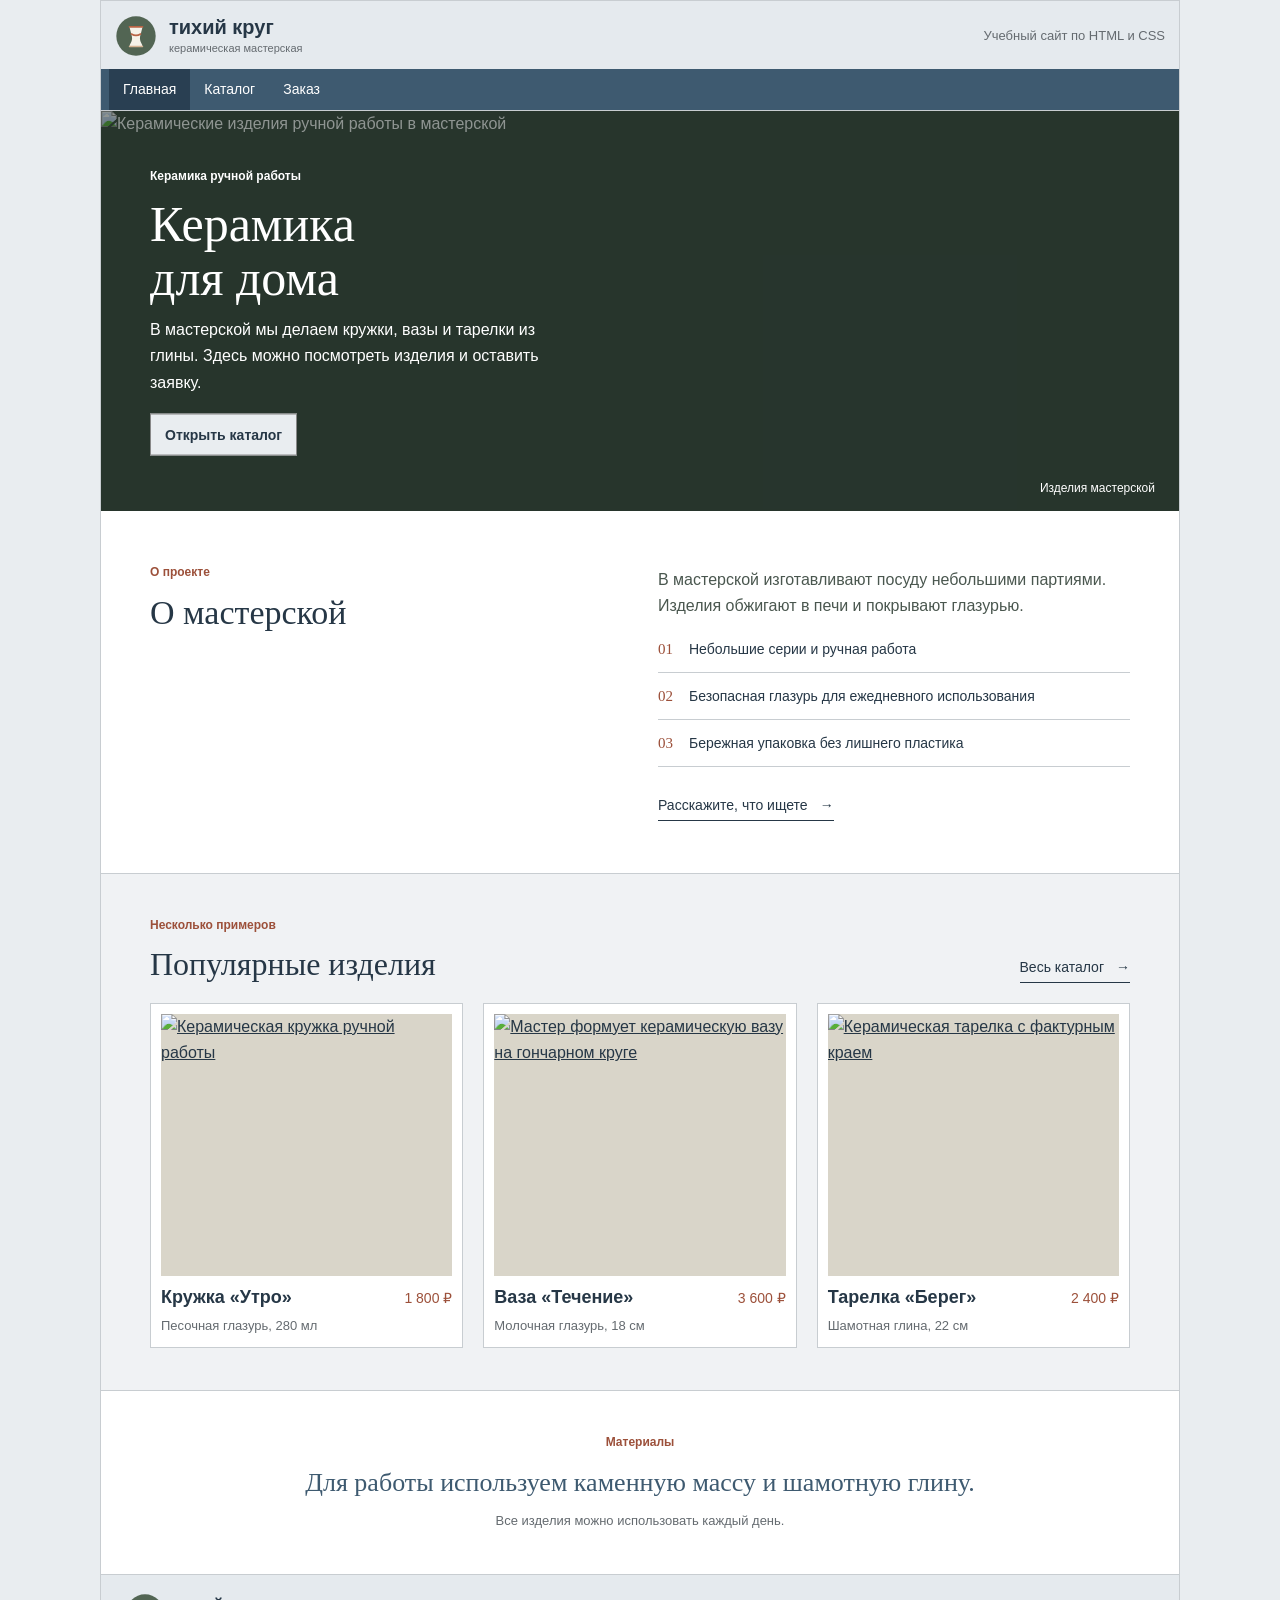
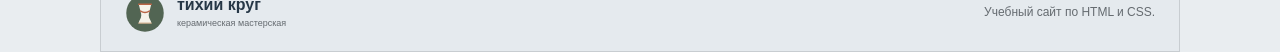
==== index.html @ 4a0a4d2e "Init commit" ====
<!doctype html>
<html lang="ru">
<head>
	<meta charset="utf-8">
	<meta name="viewport" content="width=device-width, initial-scale=1">
	<meta name="description" content="Керамика ручной работы для повседневных ритуалов.">
	<title>Тихий круг — керамика ручной работы</title>
	<link rel="stylesheet" href="styles.css">
</head>
<body>
	<a class="skip-link" href="#main">Перейти к содержимому</a>
	<div class="site-shell">
		<header class="site-header">
			<a class="brand" href="index.html" aria-label="Тихий круг — главная">
				<img src="logo.svg" alt="Логотип мастерской Тихий круг" width="48" height="48">
				<span class="brand-name">тихий круг<small>керамическая мастерская</small></span>
			</a>
			<p class="header-note">Учебный сайт по HTML и CSS</p>
			<nav class="main-nav" aria-label="Главное меню">
				<a href="index.html" aria-current="page">Главная</a>
				<a href="catalog.html">Каталог</a>
				<a href="orders.html">Заказ</a>
			</nav>
		</header>

		<main id="main">
			<section class="home-hero" aria-labelledby="hero-title">
				<img class="hero-image" src="https://images.unsplash.com/photo-1578749556568-bc2c40e68b61?auto=format&amp;fit=crop&amp;w=1800&amp;q=85" alt="Керамические изделия ручной работы в мастерской">
				<div class="hero-copy">
					<p class="eyebrow">Керамика ручной работы</p>
					<h1 id="hero-title">Керамика<br>для дома</h1>
					<p>В мастерской мы делаем кружки, вазы и тарелки из глины. Здесь можно посмотреть изделия и оставить заявку.</p>
					<a class="button button-light" href="catalog.html">Открыть каталог</a>
				</div>
				<p class="hero-caption">Изделия мастерской</p>
			</section>

			<section class="intro-section section-wrap" aria-labelledby="intro-title">
				<div class="section-heading">
					  <p class="eyebrow">О проекте</p>
					  <h2 id="intro-title">О мастерской</h2>
				</div>
				<div class="intro-copy">
					  <p>В мастерской изготавливают посуду небольшими партиями. Изделия обжигают в печи и покрывают глазурью.</p>
					<ul class="value-list">
						<li><span>01</span> Небольшие серии и ручная работа</li>
						<li><span>02</span> Безопасная глазурь для ежедневного использования</li>
						<li><span>03</span> Бережная упаковка без лишнего пластика</li>
					</ul>
					<a class="text-link" href="orders.html">Расскажите, что ищете <span aria-hidden="true">→</span></a>
				</div>
			</section>

			<section class="featured-section" aria-labelledby="featured-title">
				<div class="section-wrap">
					<div class="section-title-row">
						<div>
							  <p class="eyebrow">Несколько примеров</p>
							  <h2 id="featured-title">Популярные изделия</h2>
						</div>
						<a class="text-link" href="catalog.html">Весь каталог <span aria-hidden="true">→</span></a>
					</div>
					<div class="product-grid">
						<article class="product-card" data-kind="featured">
							<a class="product-image-link" href="catalog.html#cup" aria-label="Кружка «Утро», подробнее в каталоге">
								<img src="https://images.unsplash.com/photo-1572119865084-43c285814d63?auto=format&amp;fit=crop&amp;w=900&amp;q=85" alt="Керамическая кружка ручной работы">
							</a>
							<div class="product-meta"><h3>Кружка «Утро»</h3><span>1 800 ₽</span></div>
							<p>Песочная глазурь, 280 мл</p>
						</article>
						<article class="product-card" data-kind="featured">
							<a class="product-image-link" href="catalog.html#vase" aria-label="Ваза «Течение», подробнее в каталоге">
								<img src="https://images.unsplash.com/photo-1493106641515-6b5631de4bb9?auto=format&amp;fit=crop&amp;w=900&amp;q=85" alt="Мастер формует керамическую вазу на гончарном круге">
							</a>
							<div class="product-meta"><h3>Ваза «Течение»</h3><span>3 600 ₽</span></div>
							<p>Молочная глазурь, 18 см</p>
						</article>
						<article class="product-card" data-kind="featured">
							<a class="product-image-link" href="catalog.html#plate" aria-label="Тарелка «Берег», подробнее в каталоге">
								<img src="https://images.unsplash.com/photo-1578749556568-bc2c40e68b61?auto=format&amp;fit=crop&amp;w=900&amp;q=85" alt="Керамическая тарелка с фактурным краем">
							</a>
							<div class="product-meta"><h3>Тарелка «Берег»</h3><span>2 400 ₽</span></div>
							<p>Шамотная глина, 22 см</p>
						</article>
					</div>
				</div>
			</section>

			<section class="quote-section section-wrap">
				<p class="eyebrow">Материалы</p>
				<blockquote>Для работы используем каменную массу и шамотную глину.</blockquote>
				<p class="quote-credit">Все изделия можно использовать каждый день.</p>
			</section>
		</main>

		<footer class="site-footer">
			<a class="brand brand-footer" href="index.html">
				<img src="logo.svg" alt="" width="40" height="40">
				<span class="brand-name">тихий круг<small>керамическая мастерская</small></span>
			</a>
			<p>Учебный сайт по HTML и CSS.</p>
		</footer>
	</div>
</body>
</html>
---- styles.css ----
:root {
  color-scheme: light;
  --ink: #263746;
  --muted: #656b70;
  --paper: #e9edf0;
  --white: #fff;
  --line: #c8cdd1;
  --moss: #3e5a70;
  --clay: #9c503a;
  --serif: Georgia, "Times New Roman", serif;
  --sans: Arial, Helvetica, sans-serif;
}

* { box-sizing: border-box; }

html { scroll-behavior: smooth; }

body {
  margin: 0;
  background: var(--paper);
  color: var(--ink);
  font-family: var(--sans);
  line-height: 1.65;
}

img { display: block; max-width: 100%; }

a { color: inherit; }

a:focus-visible, button:focus-visible, input:focus-visible, select:focus-visible, textarea:focus-visible {
  outline: 3px solid var(--clay);
  outline-offset: 3px;
}

.site-shell { width: min(100%, 1080px); margin-inline: auto; background: var(--white); border: 1px solid var(--line); }
.section-wrap { width: min(980px, calc(100% - 48px)); margin-inline: auto; }

.skip-link {
  position: fixed;
  z-index: 20;
  top: 8px;
  left: 8px;
  padding: 10px 16px;
  transform: translateY(-160%);
  background: var(--ink);
  color: white;
}

.skip-link:focus { transform: translateY(0); }

.site-header { display: flex; flex-wrap: wrap; align-items: center; gap: 12px 24px; padding: 14px; background: #e5eaee; border-bottom: 1px solid var(--line); }

.brand { display: inline-flex; align-items: center; gap: 12px; width: fit-content; text-decoration: none; }
.brand img { width: 42px; height: 42px; }
.brand-name { font: bold 20px/1.1 var(--sans); letter-spacing: 0; }
.brand-name small { display: block; margin-top: 4px; color: var(--muted); font: 11px/1.2 var(--sans); letter-spacing: 0; }
.header-note { margin: 0 0 0 auto; color: var(--muted); font-size: 13px; }
.main-nav { display: flex; flex-wrap: wrap; gap: 0; width: calc(100% + 28px); margin: 0 -14px -14px; padding: 0 8px; background: var(--moss); }
.main-nav a { padding: 9px 14px; color: white; text-decoration: none; font-size: 14px; }
.main-nav a:hover, .main-nav a[aria-current="page"] { background: #293f52; color: white; }
.main-nav a::after { display: none; }

.home-hero { position: relative; height: 400px; overflow: hidden; background: #39483e; color: white; }
.hero-image { position: absolute; inset: 0; width: 100%; height: 100%; object-fit: cover; object-position: center 54%; }
.home-hero::after { position: absolute; inset: 0; background: rgb(20 32 27 / 48%); content: ""; }
.hero-copy { position: absolute; z-index: 1; top: 50%; left: max(24px, calc((100% - 980px) / 2)); width: min(500px, calc(100% - 48px)); transform: translateY(-50%); }
.eyebrow { margin: 0 0 10px; color: var(--clay); font-size: 12px; font-weight: 700; letter-spacing: 0; }
.hero-copy .eyebrow { color: white; }
h1, h2, h3, p { margin-top: 0; }
h1, h2, blockquote { font-family: var(--serif); font-weight: 500; letter-spacing: 0; }
.hero-copy h1 { max-width: 500px; margin-bottom: 12px; font-size: 50px; line-height: 1.08; }
.hero-copy > p:not(.eyebrow) { max-width: 430px; margin-bottom: 18px; color: white; font-size: 16px; }
.button { display: inline-flex; align-items: center; justify-content: center; gap: 12px; min-height: 42px; padding: 9px 14px; border: 1px solid #888; font: bold 14px var(--sans); text-decoration: none; cursor: pointer; }
.button-light { background: var(--paper); color: var(--ink); }
.button-light:hover { background: white; }
.button-dark { background: var(--ink); color: white; }
.button-dark:hover { background: #293f52; }
.hero-caption { position: absolute; z-index: 1; right: 24px; bottom: 12px; margin: 0; color: white; font-size: 12px; }

.intro-section { display: grid; grid-template-columns: 1fr 1fr; gap: 36px; padding-block: 52px; }
.intro-section h2, .section-title-row h2, .price-section h2, .order-form-section h2, .order-aside h2 { margin-bottom: 0; font-size: 34px; line-height: 1.15; }
.intro-section h2 em { color: var(--clay); font-weight: 400; }
.intro-copy { max-width: 540px; padding-top: 4px; }
.intro-copy > p { margin-bottom: 18px; color: #4a574f; font-size: 16px; }
.value-list { display: grid; gap: 12px; margin: 0 0 24px; padding: 0; list-style: none; }
.value-list li { display: flex; gap: 16px; align-items: baseline; padding-bottom: 11px; border-bottom: 1px solid var(--line); font-size: 14px; }
.value-list li span { color: var(--clay); font: 15px var(--serif); }
.text-link { display: inline-flex; align-items: center; gap: 12px; width: fit-content; padding-block: 3px; border-bottom: 1px solid currentColor; color: var(--ink); font-size: 14px; text-decoration: none; }
.text-link:hover { color: var(--clay); }

.featured-section { padding-block: 42px; background: #f0f2f4; border-top: 1px solid var(--line); border-bottom: 1px solid var(--line); }
.section-title-row { display: flex; align-items: end; justify-content: space-between; gap: 20px; margin-bottom: 20px; }
.section-title-row .eyebrow { margin-bottom: 10px; }
.section-title-row h2 { font-size: 32px; }
.product-grid { display: grid; grid-template-columns: repeat(3, minmax(0, 1fr)); gap: 20px; }
.product-card { min-width: 0; }
.product-card { padding: 10px; border: 1px solid var(--line); background: white; }
.product-image-link { display: block; overflow: hidden; background: #d9d5c9; }
.product-image-link img { width: 100%; aspect-ratio: 1 / 0.9; object-fit: cover; }
.product-meta { display: flex; align-items: baseline; justify-content: space-between; gap: 10px; margin-top: 10px; }
.product-meta h2, .product-meta h3 { margin: 0; font: bold 18px/1.3 var(--sans); }
.product-meta span { flex: 0 0 auto; color: var(--clay); font-size: 14px; }
.product-card > p { margin: 5px 0 0; color: var(--muted); font-size: 13px; }
#main .featured-section .section-wrap .product-grid .product-card[data-kind="featured"] .product-meta h3 { color: var(--ink); }

.quote-section { padding-block: 42px; text-align: center; }
.quote-section .eyebrow { margin-bottom: 14px; }
.quote-section blockquote { max-width: 760px; margin: 0 auto 10px; color: var(--moss); font-size: 26px; line-height: 1.3; }
.quote-credit { margin: 0; color: var(--muted); font-size: 13px; }

.page-content { padding-block: 42px 60px; }
.page-heading { max-width: 760px; margin-bottom: 34px; }
.page-heading .eyebrow { margin-bottom: 10px; }
.page-heading h1 { margin-bottom: 12px; font-size: 46px; line-height: 1.1; }
.page-lead { max-width: 650px; margin-bottom: 0; color: #536057; font: 17px/1.5 var(--sans); }
.catalog-layout { display: grid; grid-template-columns: 210px minmax(0, 1fr); gap: 24px; align-items: start; }
.catalog-aside { padding: 14px; border: 1px solid var(--line); background: #f7f8f9; }
.catalog-aside h2 { margin-bottom: 10px; font: bold 20px var(--sans); }
.catalog-aside > p { color: var(--muted); font-size: 13px; }
.material-list { margin: 20px 0; }
.material-list div { padding-block: 10px; border-top: 1px solid var(--line); }
.material-list dt { font-weight: 600; font-size: 13px; }
.material-list dd { margin: 2px 0 0; color: var(--muted); font-size: 12px; }
.aside-note { padding-left: 10px; border-left: 2px solid var(--clay); color: var(--moss) !important; font: italic 14px/1.45 var(--sans); }
.catalog-grid { grid-template-columns: repeat(2, minmax(0, 1fr)); gap: 18px; }
.catalog-grid .product-card { padding: 8px; }
.catalog-grid .product-image-link img { aspect-ratio: 1 / 0.82; }
.catalog-grid .product-meta h2 { font-size: 20px; }
.catalog-grid .text-link { margin-top: 12px; font-size: 13px; }
.price-section { margin-top: 48px; }
.price-section .eyebrow { margin-bottom: 8px; }
.price-section h2 { margin-bottom: 16px; font-size: 30px; }
.table-scroll { overflow-x: auto; }
table { width: 100%; border-collapse: collapse; text-align: left; }
caption { padding: 0 0 12px; color: var(--muted); font-size: 12px; text-align: left; }
th, td { padding: 13px 15px; border-bottom: 1px solid var(--line); font-size: 14px; }
thead th { background: var(--ink); color: white; font-size: 12px; font-weight: 600; }
tbody th { font-weight: 600; }
tbody tr:nth-child(even) { background: #f5f4ee; }
.catalog-footnote { margin: 18px 0 0; color: var(--muted); font-size: 13px; }
.catalog-footnote a { color: var(--clay); }

.order-layout { display: grid; grid-template-columns: minmax(0, 1fr) minmax(280px, 0.8fr); gap: clamp(40px, 9vw, 120px); align-items: start; }
.order-form-section h2, .order-aside h2 { margin-bottom: 8px; font-size: 34px; }
.form-intro { margin-bottom: 26px; color: var(--muted); font-size: 13px; }
.order-form { display: grid; gap: 20px; }
.form-row { display: grid; gap: 7px; margin: 0; padding: 0; border: 0; }
.form-row > label, .form-row legend { font-size: 13px; font-weight: 600; }
.form-row > label span { color: var(--clay); }
.form-row input:not([type="radio"]), .form-row select, .form-row textarea { width: 100%; min-height: 46px; padding: 11px 12px; border: 1px solid #bec5bb; border-radius: 0; background: white; color: var(--ink); font: 15px var(--sans); }
.form-row textarea { resize: vertical; }
.form-row input::placeholder, .form-row textarea::placeholder { color: #89928a; }
.delivery-options { grid-template-columns: repeat(2, max-content); gap: 10px 24px; }
.delivery-options legend { grid-column: 1 / -1; margin-bottom: 2px; }
.delivery-options label, .consent-row { display: inline-flex; align-items: flex-start; gap: 8px; font-size: 13px; }
.delivery-options input, .consent-row input { accent-color: var(--moss); }
.consent-row { max-width: 440px; color: var(--muted); }
.order-form .button { justify-self: start; }
.form-note { margin: -12px 0 0; color: var(--muted); font-size: 11px; }
.order-aside { padding-top: 8px; }
.order-image { width: 100%; max-height: 330px; margin-bottom: 28px; object-fit: cover; }
.order-aside h2 { font-size: 30px; }
.steps-list { display: grid; gap: 16px; margin: 22px 0; padding: 0; list-style: none; }
.steps-list li { display: grid; grid-template-columns: 36px 1fr; gap: 12px; }
.steps-list li > span { color: var(--clay); font: 16px var(--serif); }
.steps-list strong { font: 600 14px var(--sans); }
.steps-list p { margin: 3px 0 0; color: var(--muted); font-size: 13px; }

.site-footer { display: flex; flex-wrap: wrap; align-items: center; justify-content: space-between; gap: 14px 24px; padding: 18px 24px; background: #e5eaee; color: var(--ink); border-top: 1px solid var(--line); }
.brand-footer img { width: 40px; height: 40px; }
.brand-footer .brand-name { font-size: 16px; }
.brand-footer .brand-name small { color: var(--muted); font-size: 9px; }
.site-footer > p { margin: 0; color: var(--muted); font-size: 12px; }
.site-footer > a:not(.brand) { color: #174e78; font-size: 13px; }

@media (max-width: 760px) {
  .section-wrap { width: min(100% - 32px, 560px); }
  .site-header { gap: 10px; padding: 12px; }
  .brand img { width: 42px; height: 42px; }
  .brand-name { font-size: 18px; }
  .header-note { display: none; }
  .main-nav { width: calc(100% + 24px); margin: 0 -12px -12px; }
  .home-hero { height: 360px; }
  .hero-copy { left: 20px; width: calc(100% - 40px); }
  .hero-copy h1 { font-size: 42px; }
  .hero-copy > p:not(.eyebrow) { max-width: 390px; font-size: 14px; }
  .hero-caption { right: 20px; bottom: 10px; }
  .intro-section { grid-template-columns: 1fr; gap: 18px; padding-block: 34px; }
  .intro-section h2 { font-size: 30px; }
  .featured-section { padding-block: 30px; }
  .section-title-row { align-items: start; flex-direction: column; }
  .section-title-row h2 { font-size: 28px; }
  .product-grid { grid-template-columns: repeat(2, minmax(0, 1fr)); gap: 12px; }
  .product-meta { align-items: start; flex-direction: column; gap: 3px; }
  .product-meta h2, .product-meta h3 { font-size: 16px; }
  .quote-section { padding-block: 30px; }
  .quote-section blockquote { font-size: 22px; }
  .page-content { padding-block: 30px 42px; }
  .page-heading h1 { font-size: 38px; }
  .page-heading { margin-bottom: 28px; }
  .page-lead { font-size: 16px; }
  .catalog-layout { grid-template-columns: 1fr; gap: 16px; }
  .catalog-aside { display: grid; grid-template-columns: 1fr 1fr; gap: 6px 20px; padding: 18px 0 0; }
  .catalog-aside h2, .catalog-aside > p:first-of-type { grid-column: 1 / -1; }
  .catalog-aside .material-list { margin: 0; }
  .catalog-aside .aside-note { align-self: center; }
  .catalog-grid { gap: 12px; }
  .catalog-grid .product-meta h2 { font-size: 16px; }
  .price-section { margin-top: 36px; }
  th, td { padding: 10px; font-size: 12px; }
  .order-layout { grid-template-columns: 1fr; gap: 32px; }
  .order-aside { max-width: 500px; }
  .site-footer { align-items: flex-start; flex-direction: column; gap: 10px; padding: 16px; }
}

@media (max-width: 390px) {
  .main-nav { gap: 6px 15px; }
  .main-nav a { font-size: 13px; }
  .hero-copy h1 { font-size: 38px; }
  .catalog-aside { grid-template-columns: 1fr; }
  .catalog-aside h2, .catalog-aside > p:first-of-type { grid-column: auto; }
  .catalog-aside .aside-note { margin-bottom: 0; }
  .product-meta h2, .product-meta h3 { font-size: 15px; }
}

@media print {
  body, .site-shell { background: white; }
  .site-header, .site-footer { display: none; }
  .page-content { width: 100%; padding: 0; }
}

@media (prefers-reduced-motion: reduce) {
  *, *::before, *::after { scroll-behavior: auto !important; transition-duration: 0.01ms !important; }
}
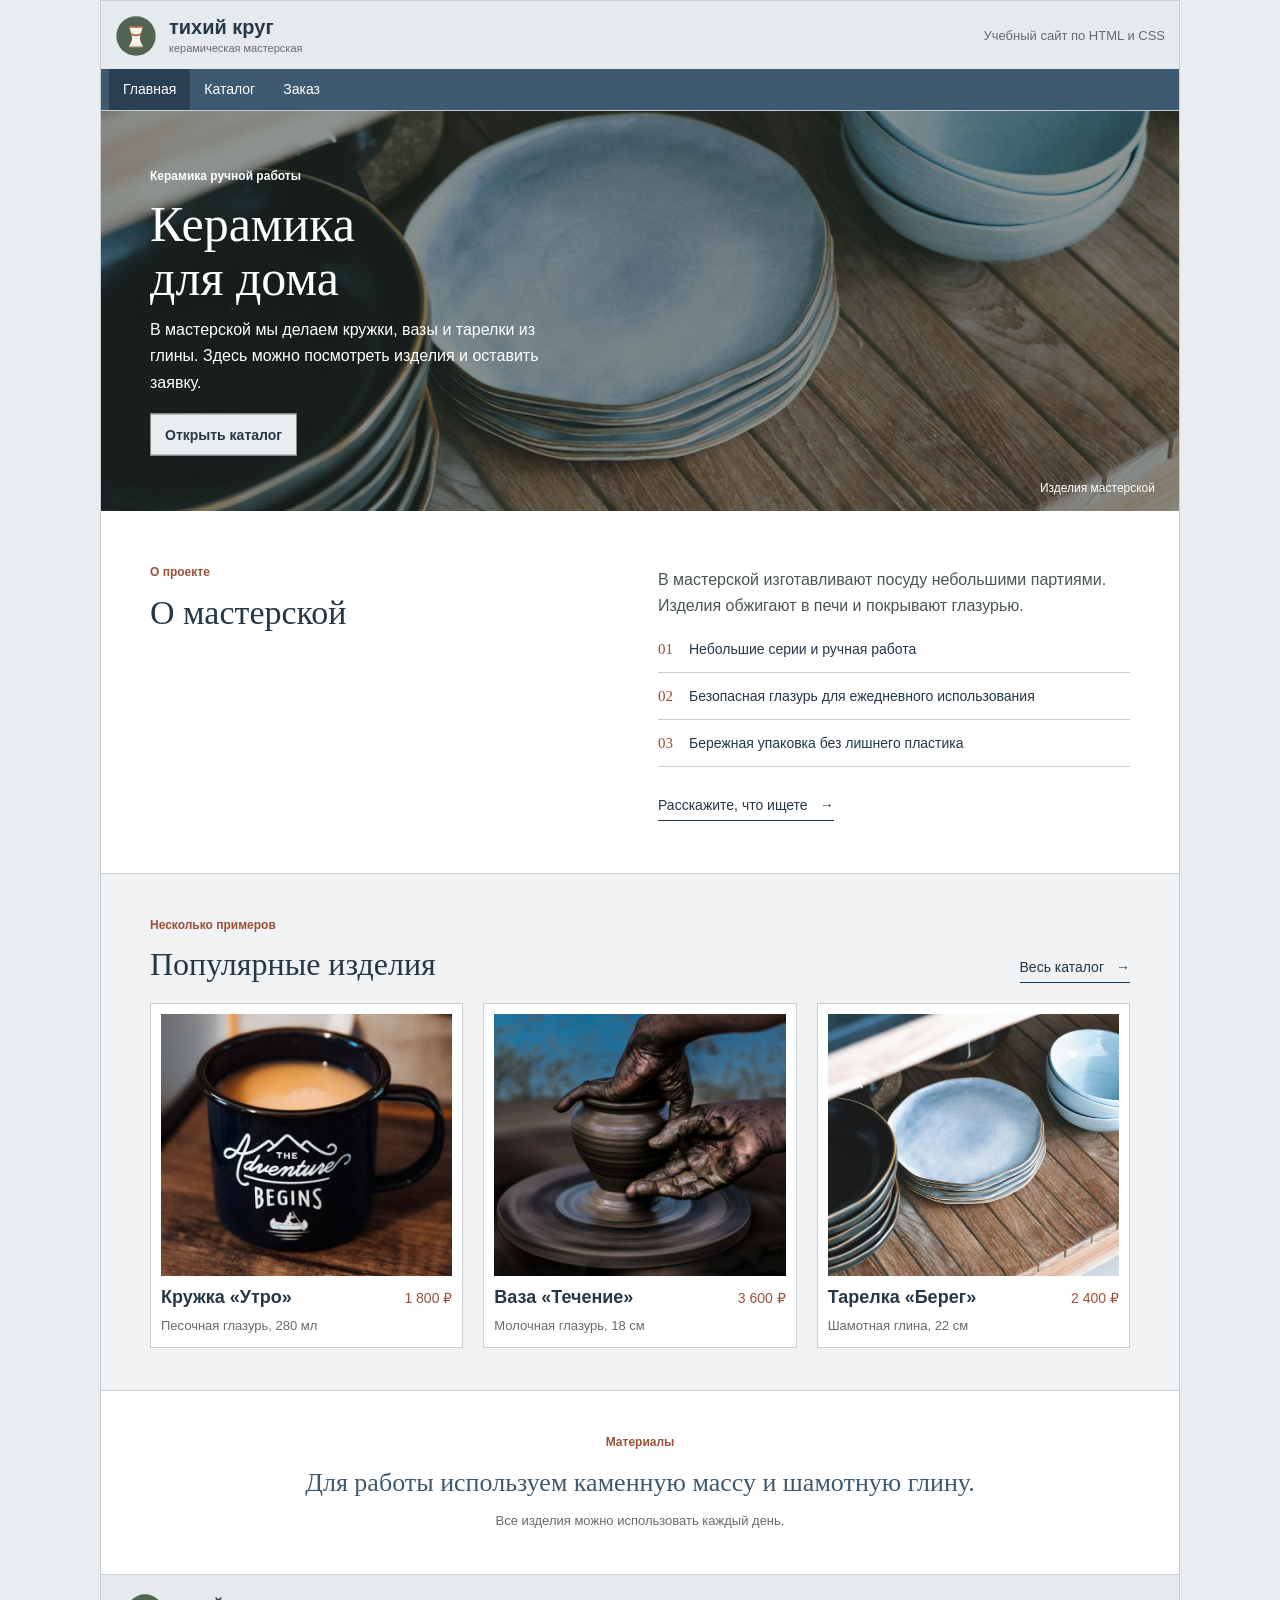
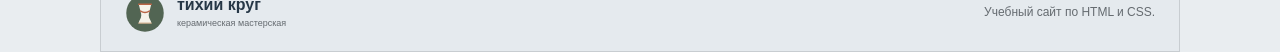
==== commit f108d821: "Убрал внешние ссылки на изображения." ====
--- a/index.html
+++ b/index.html
@@ -25,7 +25,7 @@
 
 		<main id="main">
 			<section class="home-hero" aria-labelledby="hero-title">
-				<img class="hero-image" src="https://images.unsplash.com/photo-1578749556568-bc2c40e68b61?auto=format&amp;fit=crop&amp;w=1800&amp;q=85" alt="Керамические изделия ручной работы в мастерской">
+				<img class="hero-image" src="Assets/ceramics.jpg" alt="Керамические изделия ручной работы в мастерской">
 				<div class="hero-copy">
 					<p class="eyebrow">Керамика ручной работы</p>
 					<h1 id="hero-title">Керамика<br>для дома</h1>
@@ -63,21 +63,21 @@
 					<div class="product-grid">
 						<article class="product-card" data-kind="featured">
 							<a class="product-image-link" href="catalog.html#cup" aria-label="Кружка «Утро», подробнее в каталоге">
-								<img src="https://images.unsplash.com/photo-1572119865084-43c285814d63?auto=format&amp;fit=crop&amp;w=900&amp;q=85" alt="Керамическая кружка ручной работы">
+								<img src="Assets/cup.jpg" alt="Керамическая кружка ручной работы">
 							</a>
 							<div class="product-meta"><h3>Кружка «Утро»</h3><span>1 800 ₽</span></div>
 							<p>Песочная глазурь, 280 мл</p>
 						</article>
 						<article class="product-card" data-kind="featured">
 							<a class="product-image-link" href="catalog.html#vase" aria-label="Ваза «Течение», подробнее в каталоге">
-								<img src="https://images.unsplash.com/photo-1493106641515-6b5631de4bb9?auto=format&amp;fit=crop&amp;w=900&amp;q=85" alt="Мастер формует керамическую вазу на гончарном круге">
+								<img src="Assets/vase.jpg" alt="Мастер формует керамическую вазу на гончарном круге">
 							</a>
 							<div class="product-meta"><h3>Ваза «Течение»</h3><span>3 600 ₽</span></div>
 							<p>Молочная глазурь, 18 см</p>
 						</article>
 						<article class="product-card" data-kind="featured">
 							<a class="product-image-link" href="catalog.html#plate" aria-label="Тарелка «Берег», подробнее в каталоге">
-								<img src="https://images.unsplash.com/photo-1578749556568-bc2c40e68b61?auto=format&amp;fit=crop&amp;w=900&amp;q=85" alt="Керамическая тарелка с фактурным краем">
+								<img src="Assets/ceramics.jpg" alt="Керамическая тарелка с фактурным краем">
 							</a>
 							<div class="product-meta"><h3>Тарелка «Берег»</h3><span>2 400 ₽</span></div>
 							<p>Шамотная глина, 22 см</p>
